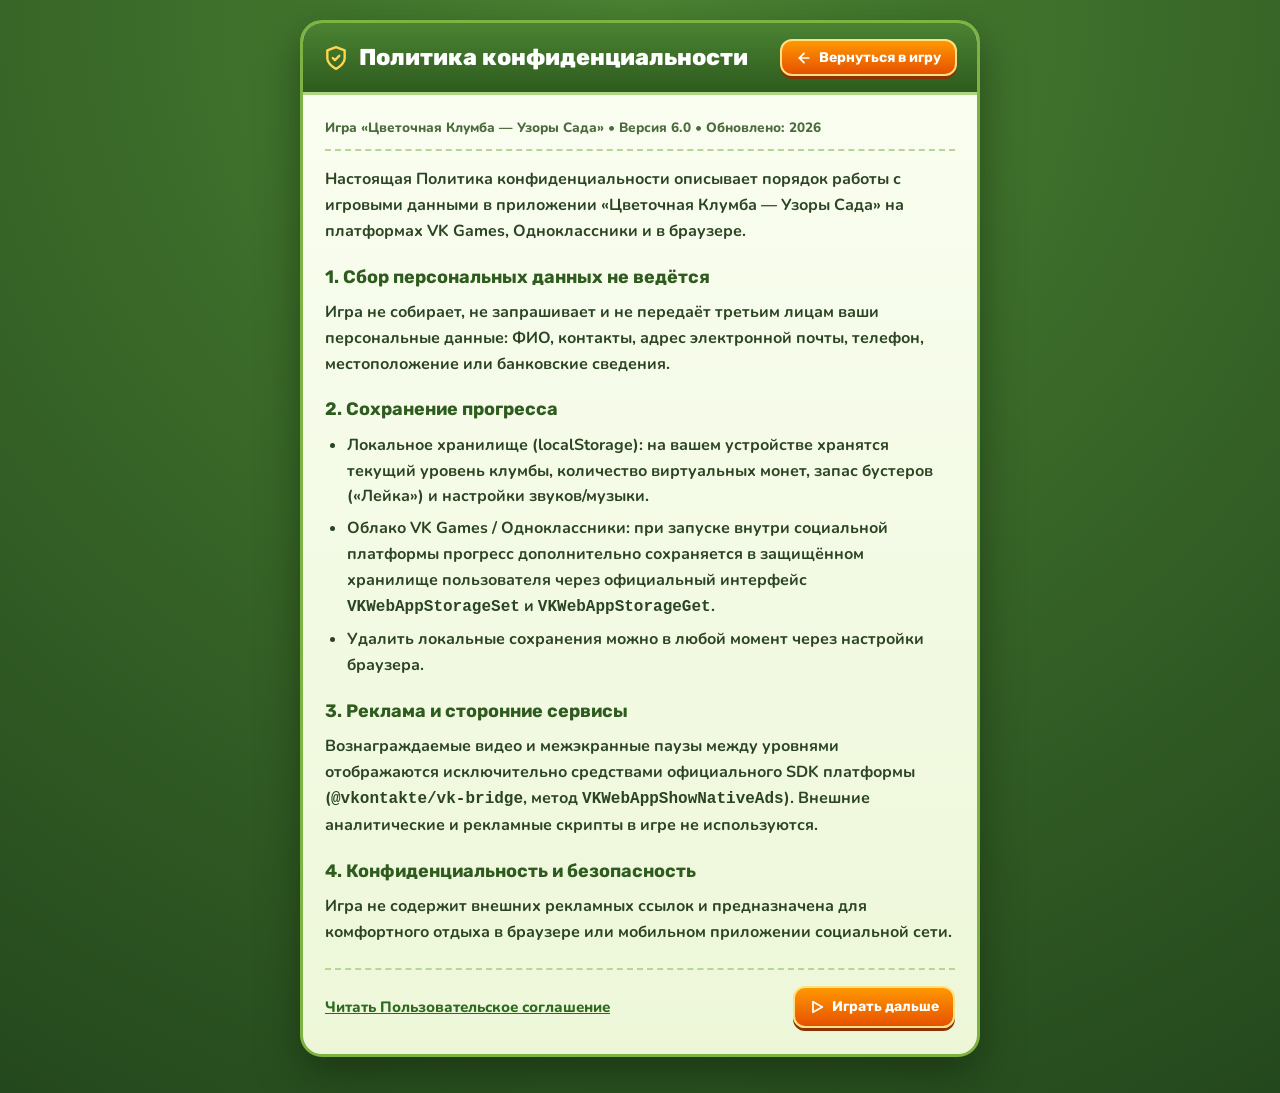
==== privacy.html @ e63e2b42 "Deploy klumba v6.0 (privacy.html)" ====
<!DOCTYPE html>
<html lang="ru">
<head>
    <meta charset="UTF-8">
    <meta name="viewport" content="width=device-width, initial-scale=1.0">
    <title>Политика конфиденциальности — Цветочная Клумба</title>
    <link rel="icon" href="data:image/svg+xml,<svg xmlns=%22http://www.w3.org/2000/svg%22 viewBox=%220 0 100 100%22><circle cx=%2250%22 cy=%2250%22 r=%2245%22 fill=%22%2366bb6a%22/><circle cx=%2250%22 cy=%2230%22 r=%2216%22 fill=%22%23f48fb1%22/><circle cx=%2269%22 cy=%2244%22 r=%2216%22 fill=%22%23f48fb1%22/><circle cx=%2262%22 cy=%2267%22 r=%2216%22 fill=%22%23f48fb1%22/><circle cx=%2238%22 cy=%2267%22 r=%2216%22 fill=%22%23f48fb1%22/><circle cx=%2231%22 cy=%2244%22 r=%2216%22 fill=%22%23f48fb1%22/><circle cx=%2250%22 cy=%2250%22 r=%2214%22 fill=%22%23ffd54f%22/></svg>">
    <link rel="preconnect" href="https://fonts.googleapis.com">
    <link rel="preconnect" href="https://fonts.gstatic.com" crossorigin>
    <link href="https://fonts.googleapis.com/css2?family=Nunito:wght@600;700;800&family=Rubik:wght@600;700;800&display=swap" rel="stylesheet">
    <style>
        * { box-sizing: border-box; margin: 0; padding: 0; }
        body {
            font-family: "Nunito", -apple-system, BlinkMacSystemFont, "Segoe UI", Roboto, sans-serif;
            background: radial-gradient(circle at 50% 0%, #4b8332 0%, #24481d 100%);
            color: #1f3319;
            min-height: 100vh;
            padding: 20px 14px 36px;
            display: flex;
            justify-content: center;
            align-items: flex-start;
        }
        .legal-card {
            width: 100%;
            max-width: 680px;
            background: linear-gradient(180deg, #fafef2 0%, #edf7d8 100%);
            border: 3px solid #7cb342;
            border-radius: 22px;
            box-shadow: 0 16px 40px rgba(15, 35, 10, 0.52);
            overflow: hidden;
        }
        .legal-header {
            background: linear-gradient(180deg, #4b8332 0%, #2e5b1e 100%);
            border-bottom: 3px solid #aed581;
            padding: 16px 20px;
            color: #ffffff;
            display: flex;
            flex-wrap: wrap;
            align-items: center;
            justify-content: space-between;
            gap: 12px;
        }
        .legal-title-wrap {
            display: flex;
            align-items: center;
            gap: 10px;
        }
        .legal-header h1 {
            font-family: "Rubik", sans-serif;
            font-size: clamp(19px, 4.4vw, 23px);
            font-weight: 800;
            line-height: 1.25;
        }
        .back-btn {
            display: inline-flex;
            align-items: center;
            gap: 7px;
            text-decoration: none;
            background: linear-gradient(180deg, #ff9800 0%, #e65100 100%);
            color: #ffffff;
            border: 2px solid #ffe082;
            border-radius: 12px;
            padding: 8px 14px;
            font-family: "Rubik", sans-serif;
            font-size: 14px;
            font-weight: 700;
            box-shadow: 0 3px 0 #8d3200;
        }
        .back-btn:active { transform: translateY(2px); box-shadow: none; }
        .legal-body {
            padding: 22px 22px 26px;
            font-size: 16px;
            line-height: 1.62;
        }
        .meta-line {
            font-size: 13.5px;
            font-weight: 800;
            color: #4b6b3c;
            margin-bottom: 16px;
            padding-bottom: 10px;
            border-bottom: 2px dashed #b9d494;
        }
        h2 {
            font-family: "Rubik", sans-serif;
            font-size: 18px;
            font-weight: 700;
            color: #2e5b1e;
            margin: 18px 0 8px;
        }
        p { margin-bottom: 10px; font-weight: 700; color: #2b4423; }
        ul { margin: 6px 0 12px 22px; }
        li { margin-bottom: 6px; font-weight: 700; color: #2b4423; }
        .legal-nav {
            margin-top: 22px;
            padding-top: 16px;
            border-top: 2px dashed #b9d494;
            display: flex;
            flex-wrap: wrap;
            align-items: center;
            justify-content: space-between;
            gap: 12px;
        }
        .alt-link {
            color: #2e6b1e;
            font-weight: 800;
            font-size: 15px;
            text-decoration: underline;
        }
    </style>
</head>
<body>
    <main class="legal-card">
        <header class="legal-header">
            <div class="legal-title-wrap">
                <svg width="26" height="26" viewBox="0 0 24 24" fill="none" stroke="#ffd54f" stroke-width="2.2" stroke-linecap="round" stroke-linejoin="round" aria-hidden="true">
                    <path d="M12 22s8-4 8-10V5l-8-3-8 3v7c0 6 8 10 8 10z"/>
                    <path d="m9 12 2 2 4-4"/>
                </svg>
                <h1>Политика конфиденциальности</h1>
            </div>
            <a href="index.html" class="back-btn">
                <svg width="16" height="16" viewBox="0 0 24 24" fill="none" stroke="currentColor" stroke-width="2.6" stroke-linecap="round" stroke-linejoin="round" aria-hidden="true"><path d="M19 12H5"/><path d="m12 19-7-7 7-7"/></svg>
                <span>Вернуться в игру</span>
            </a>
        </header>
        <div class="legal-body">
            <div class="meta-line">Игра «Цветочная Клумба — Узоры Сада» • Версия 6.0 • Обновлено: 2026</div>

            <p>Настоящая Политика конфиденциальности описывает порядок работы с игровыми данными в приложении «Цветочная Клумба — Узоры Сада» на платформах VK Games, Одноклассники и в браузере.</p>

            <h2>1. Сбор персональных данных не ведётся</h2>
            <p>Игра не собирает, не запрашивает и не передаёт третьим лицам ваши персональные данные: ФИО, контакты, адрес электронной почты, телефон, местоположение или банковские сведения.</p>

            <h2>2. Сохранение прогресса</h2>
            <ul>
                <li><b>Локальное хранилище (localStorage):</b> на вашем устройстве хранятся текущий уровень клумбы, количество виртуальных монет, запас бустеров («Лейка») и настройки звуков/музыки.</li>
                <li><b>Облако VK Games / Одноклассники:</b> при запуске внутри социальной платформы прогресс дополнительно сохраняется в защищённом хранилище пользователя через официальный интерфейс <code>VKWebAppStorageSet</code> и <code>VKWebAppStorageGet</code>.</li>
                <li>Удалить локальные сохранения можно в любой момент через настройки браузера.</li>
            </ul>

            <h2>3. Реклама и сторонние сервисы</h2>
            <p>Вознаграждаемые видео и межэкранные паузы между уровнями отображаются исключительно средствами официального SDK платформы (<code>@vkontakte/vk-bridge</code>, метод <code>VKWebAppShowNativeAds</code>). Внешние аналитические и рекламные скрипты в игре не используются.</p>

            <h2>4. Конфиденциальность и безопасность</h2>
            <p>Игра не содержит внешних рекламных ссылок и предназначена для комфортного отдыха в браузере или мобильном приложении социальной сети.</p>

            <div class="legal-nav">
                <a href="terms.html" class="alt-link">Читать Пользовательское соглашение</a>
                <a href="index.html" class="back-btn">
                    <svg width="16" height="16" viewBox="0 0 24 24" fill="none" stroke="currentColor" stroke-width="2.6" stroke-linecap="round" stroke-linejoin="round" aria-hidden="true"><polygon points="6 4 20 12 6 20 6 4"/></svg>
                    <span>Играть дальше</span>
                </a>
            </div>
        </div>
    </main>
    <script>
        document.querySelectorAll('.back-btn').forEach(function (link) {
            link.addEventListener('click', function (e) {
                try {
                    if (window.history.length > 1 && document.referrer && new URL(document.referrer).origin === window.location.origin) {
                        e.preventDefault();
                        window.history.back();
                    }
                } catch (_) {}
            });
        });
    </script>
</body>
</html>
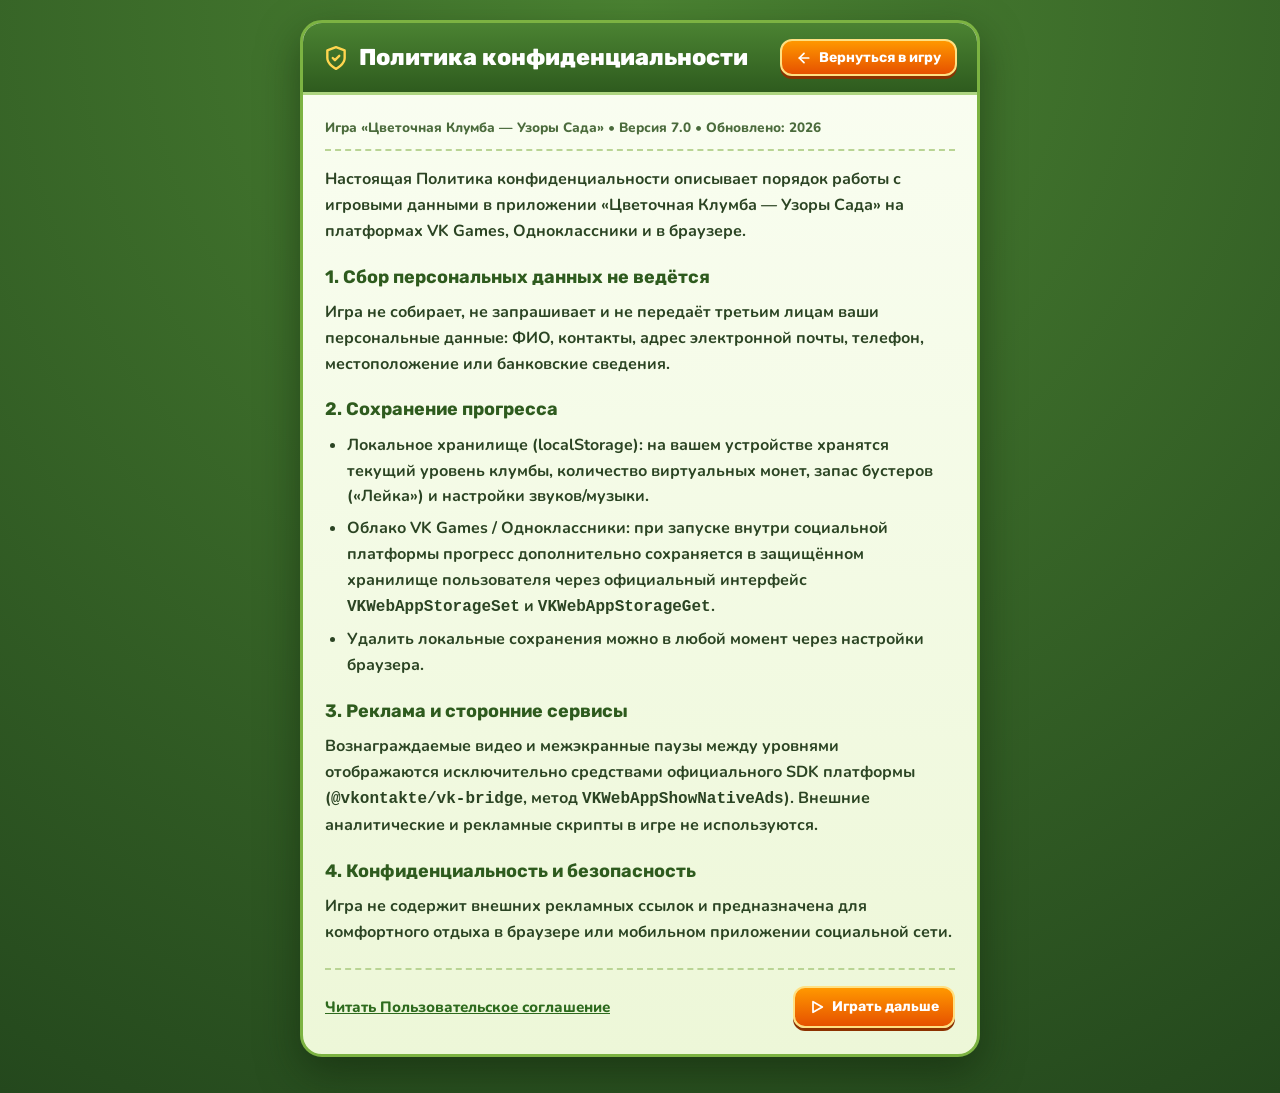
==== commit 1c69c194: "Deploy klumba v6.0 (privacy.html)" ====
--- a/privacy.html
+++ b/privacy.html
@@ -124,7 +124,7 @@
             </a>
         </header>
         <div class="legal-body">
-            <div class="meta-line">Игра «Цветочная Клумба — Узоры Сада» • Версия 6.0 • Обновлено: 2026</div>
+            <div class="meta-line">Игра «Цветочная Клумба — Узоры Сада» • Версия 7.0 • Обновлено: 2026</div>
 
             <p>Настоящая Политика конфиденциальности описывает порядок работы с игровыми данными в приложении «Цветочная Клумба — Узоры Сада» на платформах VK Games, Одноклассники и в браузере.</p>
 
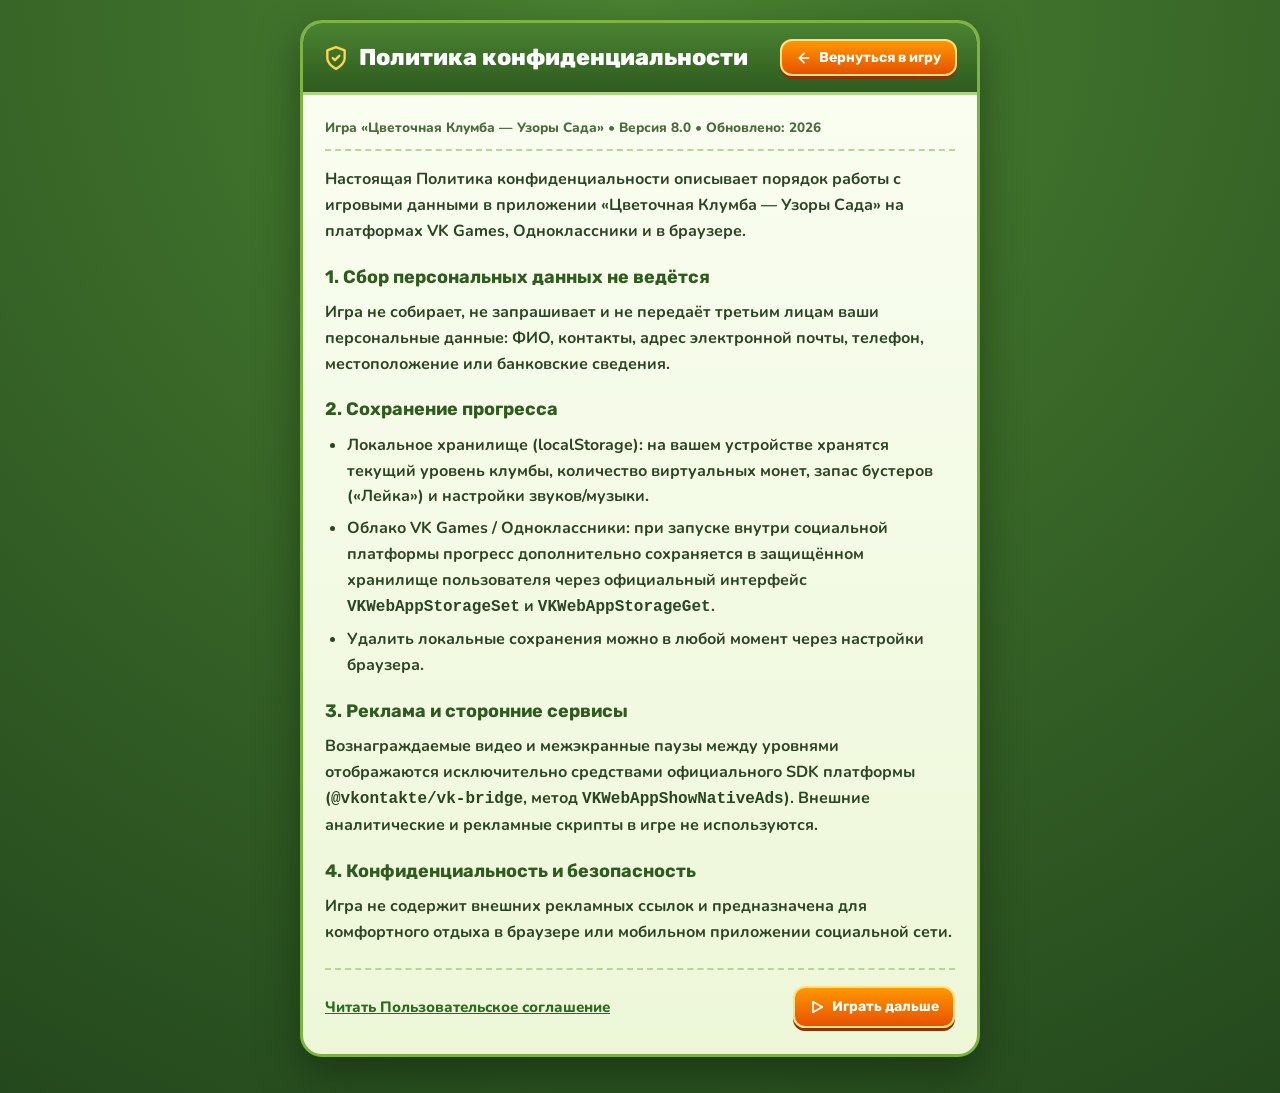
==== commit 9113dbfd: "Deploy klumba v6.0 (privacy.html)" ====
--- a/privacy.html
+++ b/privacy.html
@@ -124,7 +124,7 @@
             </a>
         </header>
         <div class="legal-body">
-            <div class="meta-line">Игра «Цветочная Клумба — Узоры Сада» • Версия 7.0 • Обновлено: 2026</div>
+            <div class="meta-line">Игра «Цветочная Клумба — Узоры Сада» • Версия 8.0 • Обновлено: 2026</div>
 
             <p>Настоящая Политика конфиденциальности описывает порядок работы с игровыми данными в приложении «Цветочная Клумба — Узоры Сада» на платформах VK Games, Одноклассники и в браузере.</p>
 
